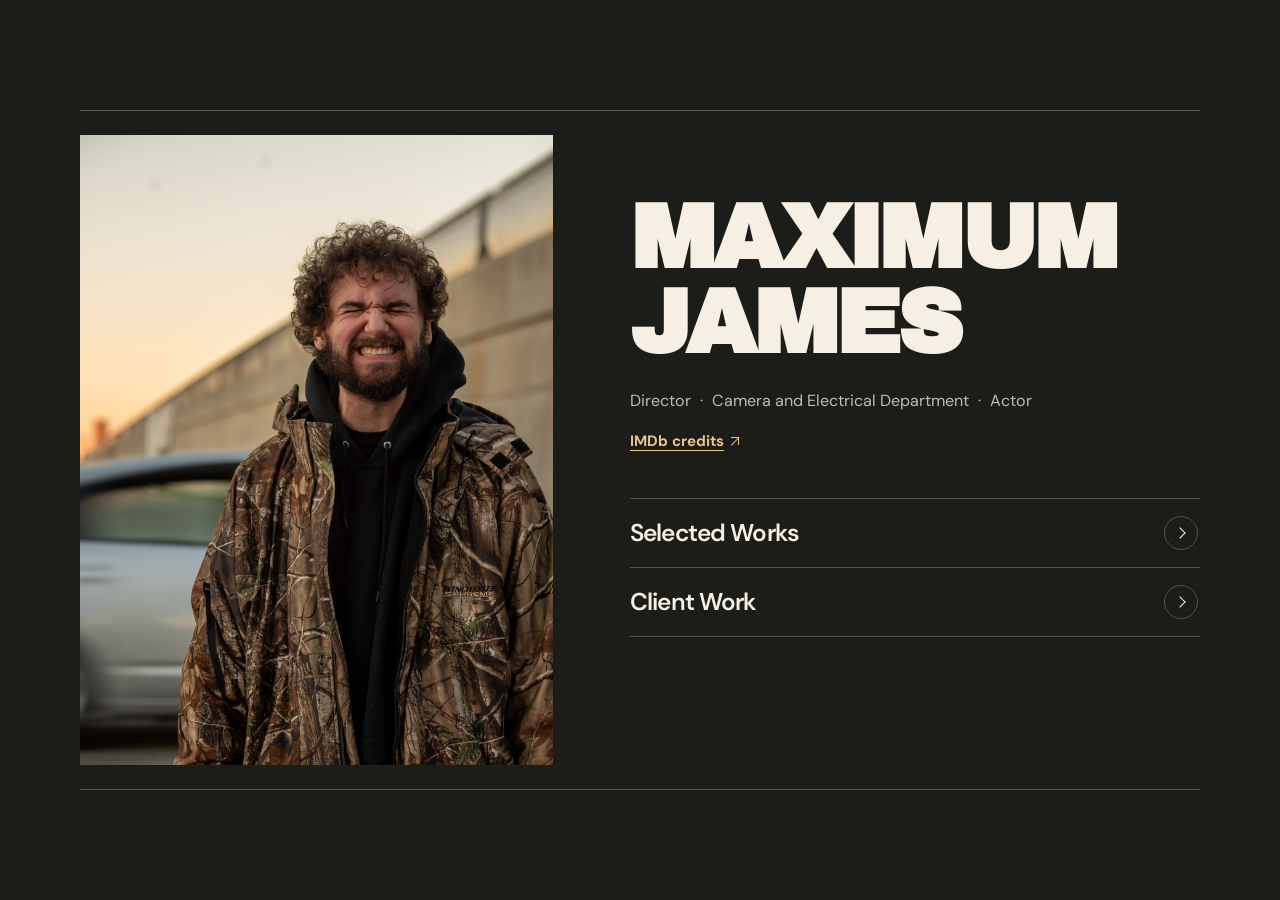
==== index.html @ 81487f7c "Add files via upload" ====
<!doctype html>
<html lang="en">
<head>
  <meta charset="utf-8">
  <meta name="viewport" content="width=device-width, initial-scale=1">
  <meta name="description" content="Maximum James, director and filmmaker. Explore selected works, client work, and IMDb credits.">
  <meta name="theme-color" content="#1c1d18">
  <title>Maximum James</title>
  <link rel="preconnect" href="https://fonts.googleapis.com">
  <link rel="preconnect" href="https://fonts.gstatic.com" crossorigin>
  <link rel="stylesheet" href="https://fonts.googleapis.com/css2?family=Archivo+Black&family=DM+Sans:wght@400;500;600;700&display=swap">
  <link rel="stylesheet" href="styles.css">
</head>
<body class="home-page">
  <main class="portfolio">
    <header class="identity">
      <h1>MAXIMUM <span>JAMES</span></h1>
      <p class="roles"><span>Director</span> <span>Camera and Electrical Department</span> <span>Actor</span></p>
      <a class="imdb" href="https://www.imdb.com/name/nm7447537/">IMDb credits <span class="external-arrow" aria-hidden="true"></span></a>
    </header>

    <img class="portrait" src="headshot.jpg" width="1536" height="2048" alt="Maximum James smiling in a camouflage jacket">

    <nav class="work" aria-label="Portfolio work">
      <a class="work-link" href="selected-works.html">Selected Works <span class="chevron" aria-hidden="true"></span></a>
      <a class="work-link" href="client-work.html">Client Work <span class="chevron" aria-hidden="true"></span></a>
    </nav>
  </main>
</body>
</html>
---- styles.css ----
:root {
  color-scheme: dark;
  --background: #1c1d18;
  --foreground: #f6f0e4;
  --muted: #c2bcae;
  --accent: #ebc48a;
  --line: #555346;
  --gutter: clamp(20px, 6vw, 100px);
  --display-font: "Archivo Black", "Arial Black", Arial, sans-serif;
  font-family: "DM Sans", system-ui, sans-serif;
  background: var(--background);
  color: var(--foreground);
}

*, *::before, *::after {
  box-sizing: border-box;
}

body {
  margin: 0;
}

.home-page {
  min-height: 100vh;
  min-height: 100svh;
  display: grid;
  align-items: center;
}

.portfolio {
  width: min(1120px, calc(100% - 2 * var(--gutter)));
  margin: clamp(28px, 5vw, 64px) auto;
  padding-block: 24px;
  border-block: 1px solid var(--line);
  display: grid;
  grid-template: "portrait identity" auto "portrait work" 1fr / minmax(0, 0.83fr) minmax(0, 1fr);
  column-gap: clamp(32px, 6vw, 84px);
  row-gap: 42px;
  align-items: start;
}

.identity {
  grid-area: identity;
  padding-top: clamp(8px, 4.7vw, 64px);
}

.identity h1 {
  margin: 0 0 23px;
  font-family: var(--display-font);
  font-weight: 900;
  font-size: clamp(49px, 7.1vw, 105px);
  line-height: 0.94;
  letter-spacing: -0.04em;
}

.identity h1 span {
  display: block;
}

.roles {
  display: flex;
  flex-wrap: wrap;
  gap: 3px 9px;
  margin: 0 0 13px;
  color: var(--muted);
  font-size: clamp(0.875rem, 1.26vw, 1.0625rem);
  line-height: 1.5;
}

.roles span {
  display: inline-flex;
  align-items: baseline;
  gap: 9px;
}

.roles span + span::before {
  content: "·" / "";
}

a {
  color: var(--accent);
  text-underline-offset: 0.24em;
}

a:hover {
  color: var(--foreground);
}

:focus-visible {
  outline: 2px solid var(--accent);
  outline-offset: 5px;
}

.imdb {
  display: inline-flex;
  align-items: center;
  gap: 7px;
  min-height: 30px;
  font-size: 0.9375rem;
  font-weight: 700;
}

.external-arrow {
  position: relative;
  width: 8px;
  height: 8px;
  border-top: 1px solid currentColor;
  border-right: 1px solid currentColor;
}

.external-arrow::before {
  content: "";
  position: absolute;
  top: -1px;
  right: -1px;
  width: 11px;
  height: 1px;
  background: currentColor;
  transform: rotate(-45deg);
  transform-origin: right center;
}

.portrait {
  grid-area: portrait;
  display: block;
  width: 100%;
  height: auto;
  background: #37332b;
}

.work {
  grid-area: work;
  border-top: 1px solid var(--line);
}

.work-link {
  border-bottom: 1px solid var(--line);
  display: flex;
  align-items: center;
  justify-content: space-between;
  gap: 16px;
  min-height: 69px;
  padding: 12px 2px 12px 0;
  color: var(--foreground);
  text-decoration: none;
  font-size: clamp(1.25rem, 1.9vw, 1.625rem);
  font-weight: 600;
  letter-spacing: -0.035em;
}

.work-link:hover {
  color: var(--accent);
}

.chevron {
  display: grid;
  place-items: center;
  flex: 0 0 34px;
  height: 34px;
  border: 1px solid var(--line);
  border-radius: 50%;
}

.chevron::before {
  content: "";
  width: 8px;
  height: 8px;
  margin-right: 3px;
  border-top: 1.5px solid currentColor;
  border-right: 1.5px solid currentColor;
  transform: rotate(45deg);
}

.gallery {
  width: min(1120px, calc(100% - 2 * var(--gutter)));
  margin: clamp(24px, 5vw, 64px) auto;
  border-top: 1px solid var(--line);
}

.gallery-nav {
  display: flex;
  align-items: center;
  flex-wrap: wrap;
  justify-content: space-between;
  gap: 10px 28px;
  padding: 14px 0;
  border-bottom: 1px solid var(--line);
}

.gallery-nav a {
  display: inline-flex;
  align-items: center;
  min-height: 44px;
  color: var(--muted);
  text-decoration: none;
}

.gallery-nav .home-link {
  gap: 8px;
  color: var(--foreground);
  font-weight: 700;
}

.gallery-nav a:hover,
.gallery-nav [aria-current="page"] {
  color: var(--accent);
  text-decoration: underline;
}

.gallery-sections {
  display: flex;
  flex-wrap: wrap;
  gap: 0 24px;
  font-size: 0.9375rem;
}

.gallery h1 {
  margin: clamp(32px, 6vw, 72px) 0 clamp(24px, 4vw, 48px);
  font-family: var(--display-font);
  font-size: clamp(2.5rem, 7vw, 5.5rem);
  line-height: 1.03;
  letter-spacing: -0.05em;
}

.video-grid:not([hidden]) {
  display: grid;
  grid-template-columns: repeat(2, minmax(0, 1fr));
  gap: 30px clamp(24px, 4vw, 44px);
  margin: 0;
  padding: 0;
  list-style: none;
}

.video-card {
  border-bottom: 1px solid var(--line);
  padding-bottom: 17px;
}

.video-card h2 {
  margin: 12px 0 0;
  font-size: clamp(1rem, 1.8vw, 1.25rem);
  font-weight: 600;
  overflow-wrap: anywhere;
}

.video-player {
  display: block;
  width: 100%;
  height: auto;
  min-height: 200px;
  aspect-ratio: 16 / 9;
  border: 0;
  background: #12130f;
}

video.video-player {
  object-fit: contain;
}

.video-empty {
  margin: 0;
  padding: 16px 0;
  border-block: 1px solid var(--line);
  color: var(--muted);
}

@media (max-width: 860px) {
  .video-grid:not([hidden]) {
    grid-template-columns: minmax(0, 1fr);
  }
}

@media (max-width: 740px) {
  .portfolio {
    width: min(470px, calc(100% - 2 * var(--gutter)));
    grid-template: "identity" auto "portrait" auto "work" auto / minmax(0, 1fr);
    gap: 24px;
    padding-block: 24px 0;
    border-bottom: 0;
  }

  .identity {
    padding-top: 0;
  }

  .identity h1 {
    font-size: clamp(42px, 11vw, 72px);
    margin-bottom: 14px;
  }

  .roles {
    margin-bottom: 6px;
  }

  .work-link {
    min-height: 62px;
  }
}
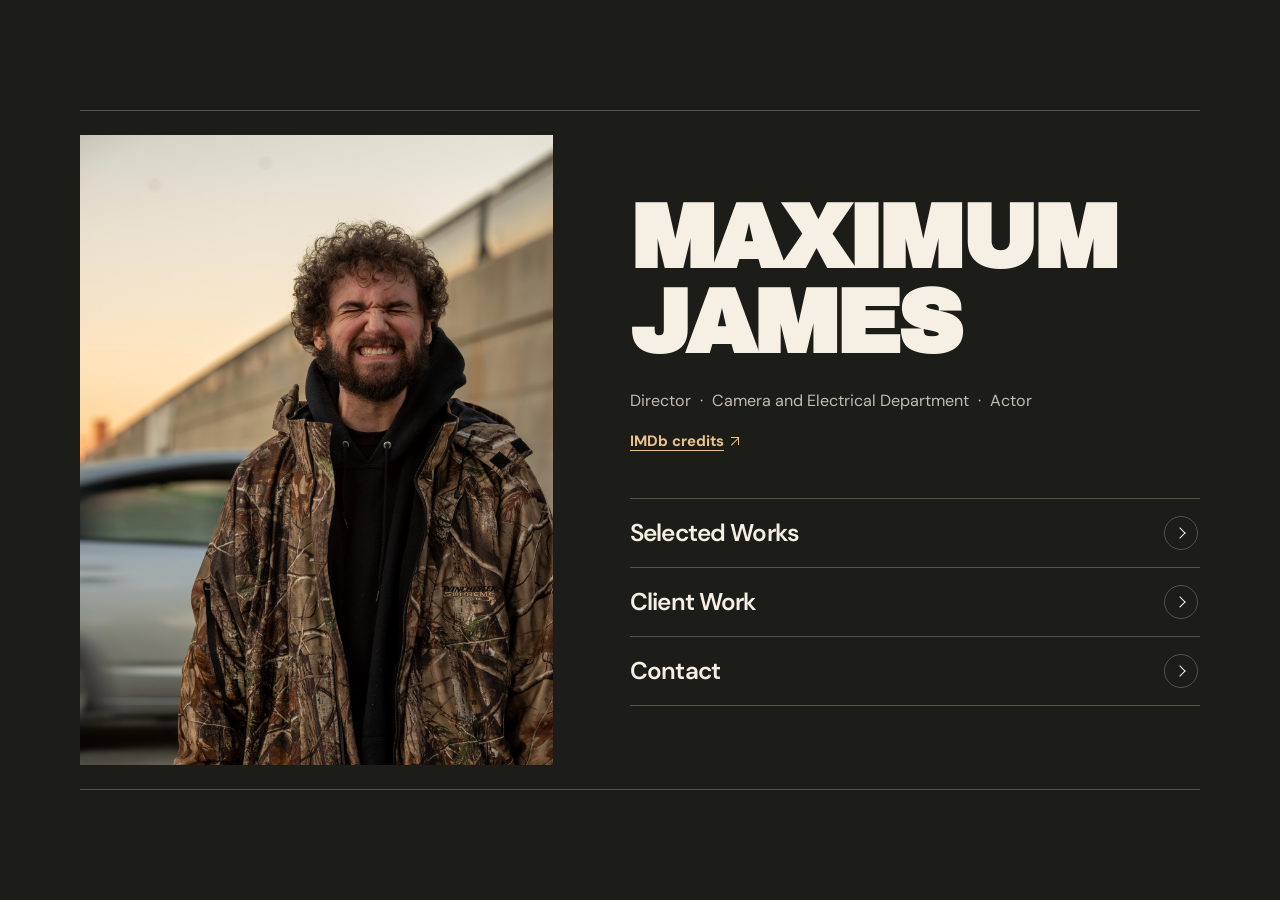
==== commit c873e3ed: "Link Contact from the portfolio homepage" ====
--- a/index.html
+++ b/index.html
@@ -24,6 +24,7 @@
     <nav class="work" aria-label="Portfolio work">
       <a class="work-link" href="selected-works.html">Selected Works <span class="chevron" aria-hidden="true"></span></a>
       <a class="work-link" href="client-work.html">Client Work <span class="chevron" aria-hidden="true"></span></a>
+      <a class="work-link" href="contact.html">Contact <span class="chevron" aria-hidden="true"></span></a>
     </nav>
   </main>
 </body>
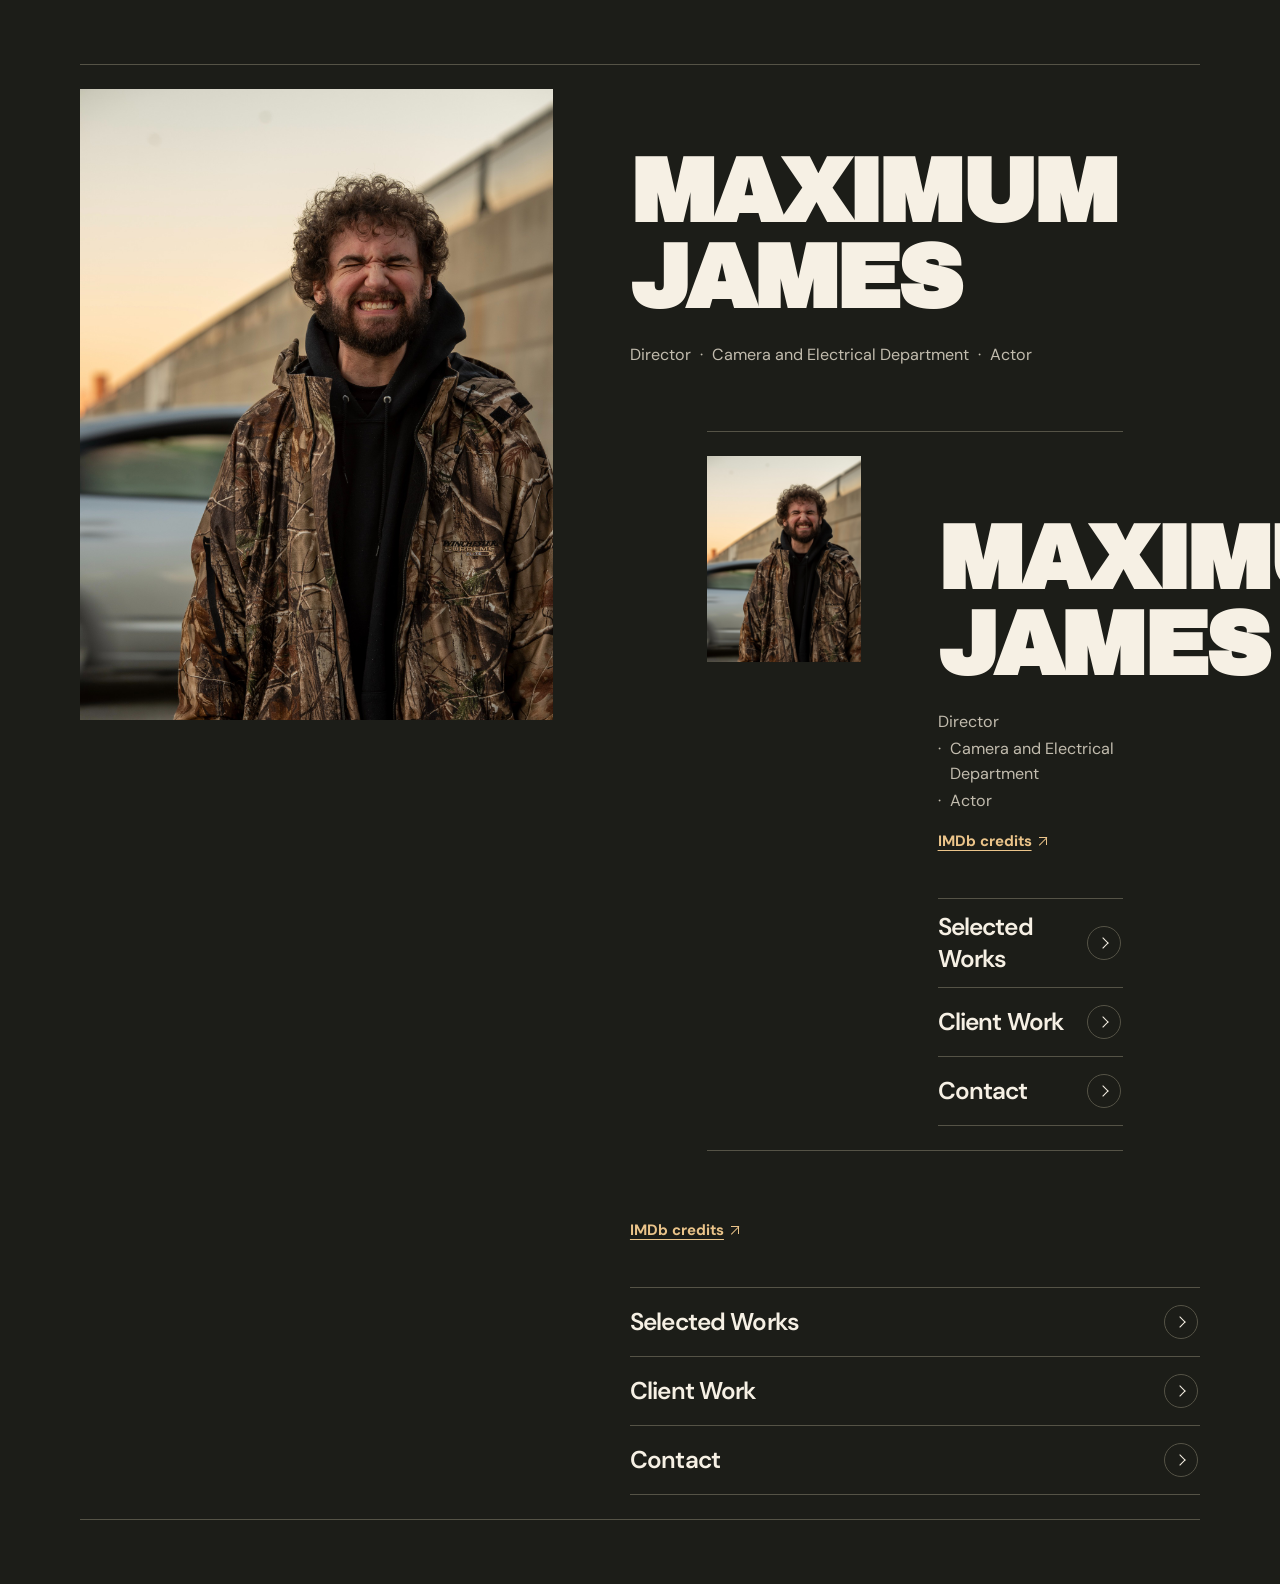
==== commit 86f37e57: "Link to clean URLs from the homepage" ====
--- a/index.html
+++ b/index.html
@@ -16,6 +16,43 @@
     <header class="identity">
       <h1>MAXIMUM <span>JAMES</span></h1>
       <p class="roles"><span>Director</span> <span>Camera and Electrical Department</span> <span>Actor</span></p>
+<!doctype html>
+<html lang="en">
+<head>
+  <meta charset="utf-8">
+  <meta name="viewport" content="width=device-width, initial-scale=1">
+  <meta name="description" content="Maximum James, director and filmmaker. Explore selected works, client work, and IMDb credits.">
+  <meta name="theme-color" content="#1c1d18">
+  <title>Maximum James</title>
+  <link rel="canonical" href="https://maximumjames.net/">
+  <script>
+    if (location.protocol !== "file:" && location.pathname.endsWith("/index.html")) {
+      history.replaceState(null, "", "./" + location.search + location.hash);
+    }
+  </script>
+  <link rel="preconnect" href="https://fonts.googleapis.com">
+  <link rel="preconnect" href="https://fonts.gstatic.com" crossorigin>
+  <link rel="stylesheet" href="https://fonts.googleapis.com/css2?family=Archivo+Black&family=DM+Sans:wght@400;500;600;700&display=swap">
+  <link rel="stylesheet" href="styles.css">
+</head>
+<body class="home-page">
+  <main class="portfolio">
+    <header class="identity">
+      <h1>MAXIMUM <span>JAMES</span></h1>
+      <p class="roles"><span>Director</span> <span>Camera and Electrical Department</span> <span>Actor</span></p>
+      <a class="imdb" href="https://www.imdb.com/name/nm7447537/">IMDb credits <span class="external-arrow" aria-hidden="true"></span></a>
+    </header>
+
+    <img class="portrait" src="headshot.jpg" width="1536" height="2048" alt="Maximum James smiling in a camouflage jacket">
+
+    <nav class="work" aria-label="Portfolio work">
+      <a class="work-link" href="selected-works/">Selected Works <span class="chevron" aria-hidden="true"></span></a>
+      <a class="work-link" href="client-work/">Client Work <span class="chevron" aria-hidden="true"></span></a>
+      <a class="work-link" href="contact/">Contact <span class="chevron" aria-hidden="true"></span></a>
+    </nav>
+  </main>
+</body>
+</html>
       <a class="imdb" href="https://www.imdb.com/name/nm7447537/">IMDb credits <span class="external-arrow" aria-hidden="true"></span></a>
     </header>
 
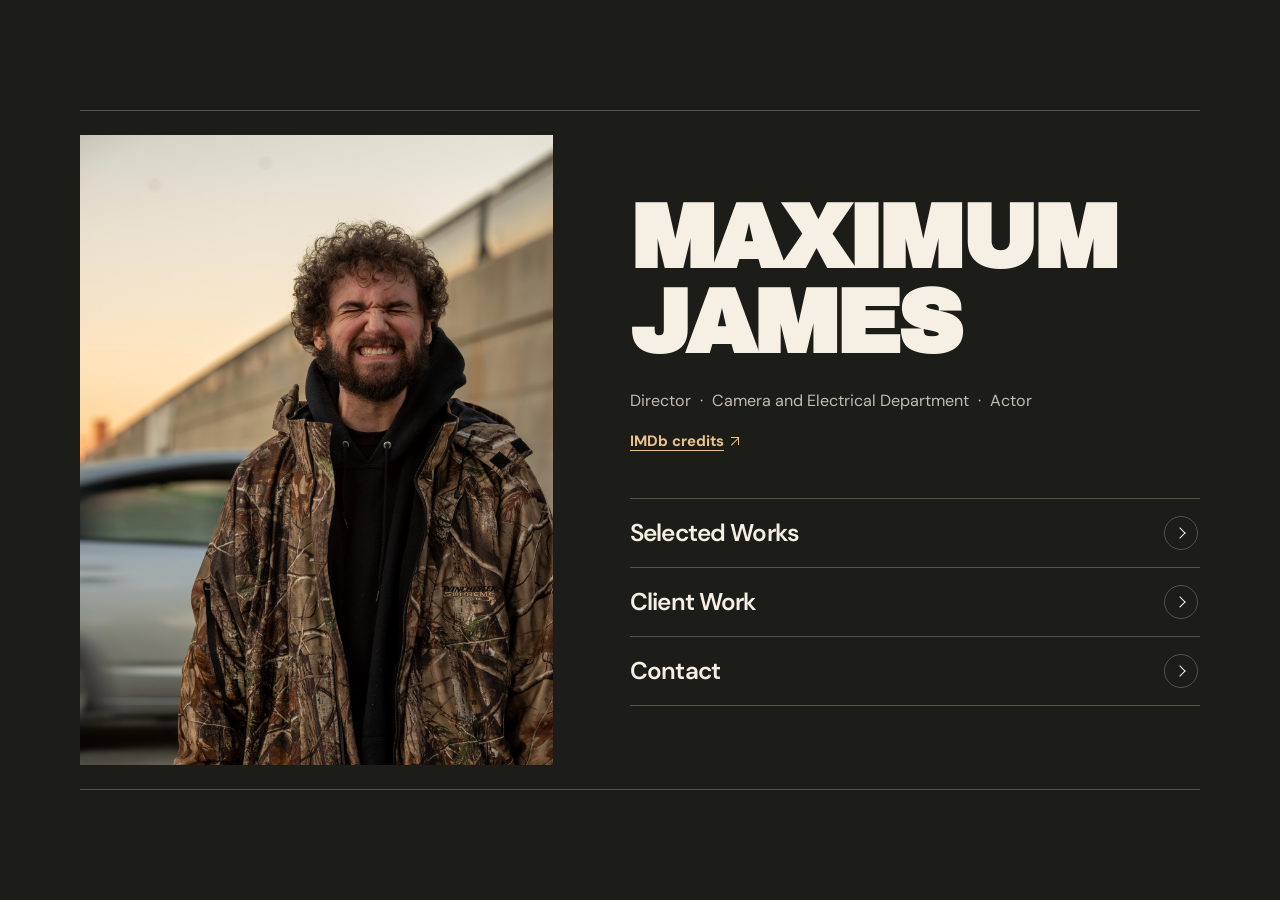
==== commit 8402f81f: "Finish the homepage navigation update" ====
--- a/index.html
+++ b/index.html
@@ -1,21 +1,3 @@
-<!doctype html>
-<html lang="en">
-<head>
-  <meta charset="utf-8">
-  <meta name="viewport" content="width=device-width, initial-scale=1">
-  <meta name="description" content="Maximum James, director and filmmaker. Explore selected works, client work, and IMDb credits.">
-  <meta name="theme-color" content="#1c1d18">
-  <title>Maximum James</title>
-  <link rel="preconnect" href="https://fonts.googleapis.com">
-  <link rel="preconnect" href="https://fonts.gstatic.com" crossorigin>
-  <link rel="stylesheet" href="https://fonts.googleapis.com/css2?family=Archivo+Black&family=DM+Sans:wght@400;500;600;700&display=swap">
-  <link rel="stylesheet" href="styles.css">
-</head>
-<body class="home-page">
-  <main class="portfolio">
-    <header class="identity">
-      <h1>MAXIMUM <span>JAMES</span></h1>
-      <p class="roles"><span>Director</span> <span>Camera and Electrical Department</span> <span>Actor</span></p>
 <!doctype html>
 <html lang="en">
 <head>
@@ -53,16 +35,3 @@
   </main>
 </body>
 </html>
-      <a class="imdb" href="https://www.imdb.com/name/nm7447537/">IMDb credits <span class="external-arrow" aria-hidden="true"></span></a>
-    </header>
-
-    <img class="portrait" src="headshot.jpg" width="1536" height="2048" alt="Maximum James smiling in a camouflage jacket">
-
-    <nav class="work" aria-label="Portfolio work">
-      <a class="work-link" href="selected-works.html">Selected Works <span class="chevron" aria-hidden="true"></span></a>
-      <a class="work-link" href="client-work.html">Client Work <span class="chevron" aria-hidden="true"></span></a>
-      <a class="work-link" href="contact.html">Contact <span class="chevron" aria-hidden="true"></span></a>
-    </nav>
-  </main>
-</body>
-</html>
